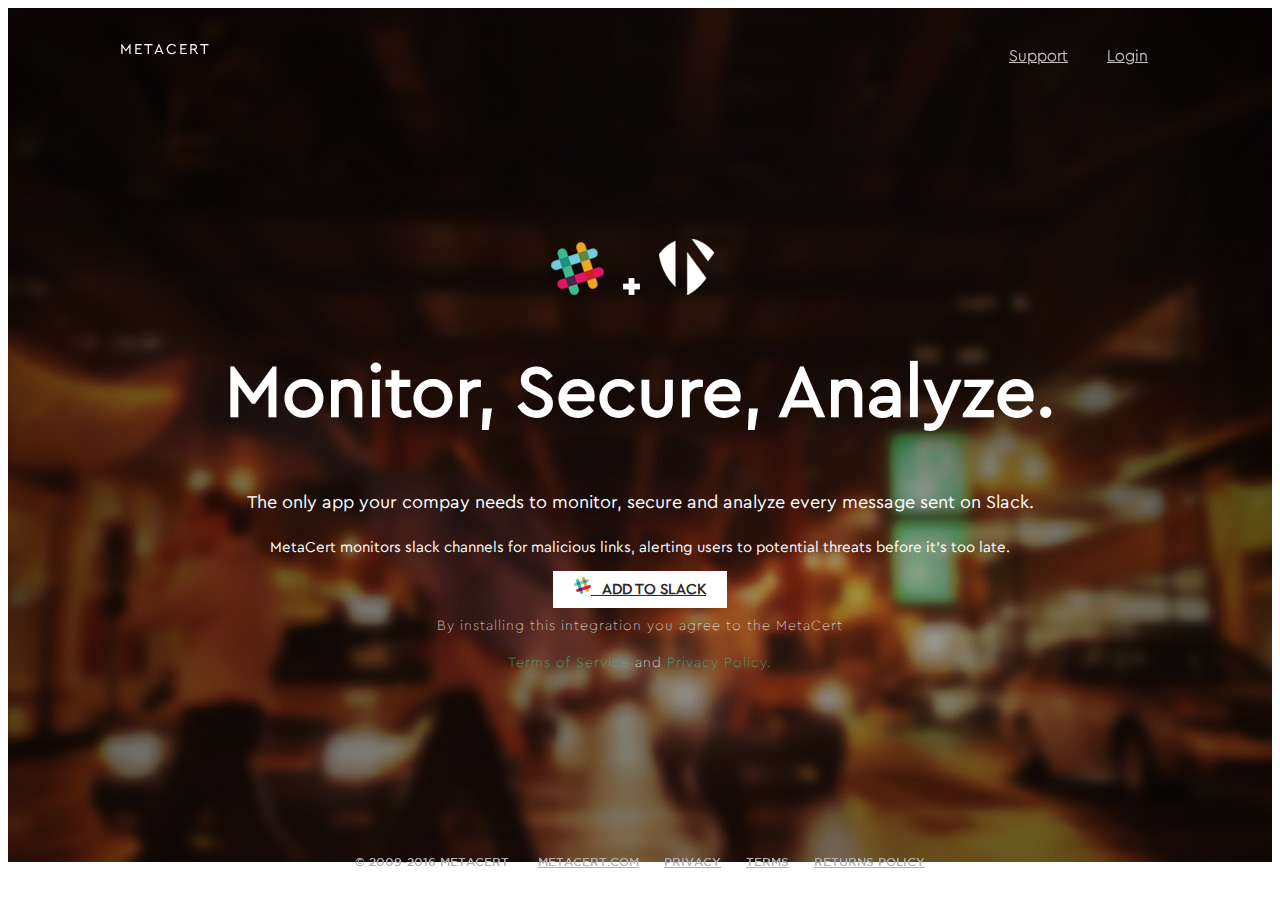
==== index.html @ 58e730ba "Finished v1.0 - Prototype New fonts:  Gotham" ====
<!DOCTYPE html>
<html lang="en">
  <head>
    <meta charset="utf-8">
    <meta http-equiv="X-UA-Compatible" content="IE=edge">
    <meta name="viewport" content="width=device-width, initial-scale=1">

    <meta name="description" content="Metacert Homepage - Prototype">
    <meta name="Daniel Niclas" content="">
    <link rel="icon" href="favicon.png">

    <title>Metacert Home Page</title>

    <!-- Bootstrap core CSS -->
    <!--<link href="../../dist/css/bootstrap.min.css" rel="stylesheet">-->

    <!-- Latest compiled and minified CSS -->
    <link rel="stylesheet" href="https://maxcdn.bootstrapcdn.com/bootstrap/3.3.6/css/bootstrap.min.css" integrity="sha384-1q8mTJOASx8j1Au+a5WDVnPi2lkFfwwEAa8hDDdjZlpLegxhjVME1fgjWPGmkzs7" crossorigin="anonymous">

    <!-- IE10 viewport hack for Surface/desktop Windows 8 bug -->
    <link href="assets/css/ie10-viewport-bug-workaround.css" rel="stylesheet">

    <!-- Custom styles for this template -->
    <link href="custom.css" rel="stylesheet">

    <!-- Just for debugging purposes. Don't actually copy these 2 lines! -->
    <!--[if lt IE 9]>
    <script src="assets/js/ie8-responsive-file-warning.js"></script><![endif]-->
    <script src="assets/js/ie-emulation-modes-warning.js"></script>

    <!-- HTML5 shim and Respond.js for IE8 support of HTML5 elements and media queries -->
    <!--[if lt IE 9]>
      <script src="https://oss.maxcdn.com/html5shiv/3.7.2/html5shiv.min.js"></script>
      <script src="https://oss.maxcdn.com/respond/1.4.2/respond.min.js"></script>
    <![endif]-->

  </head>

  <body>

    <div class="site-wrapper">

      <div class="site-wrapper-inner">

        <div class="cover-container">

          <div class="masthead clearfix">
            <div class="inner">
              <h3 class="masthead-brand logoText">METACERT</h3>

              <nav>
                <ul class="nav masthead-nav">
                  <!--<li class="active navLinks"><a href="#">Support</a></li>-->
                  <li class="navLinks"><a href="#">Support</a></li>
                  <li class="navLinks"><a href="#">Login</a></li>
                </ul>
              </nav>

            </div>
          </div>



          <div class="inner cover">
            <div class="cover-heading">
              <img class="iconCluster" src="assets/img/layer-9.png" >
              <img class="iconCluster" src="assets/img/layer-12.png">
              <img class="iconCluster" src="assets/img/layer-10.png">
            </div>
            <h1 class="cover-heading tagLine">Monitor, Secure, Analyze.</h1>

            <p class="lead leadOne">The only app your compay needs to monitor, secure and analyze every message sent on Slack.</p>
            <p class="lead leadTwo">MetaCert monitors slack channels for malicious links, alerting users to potential threats before it's too late.</p>
            <p class="lead">
              <a href="#" class="btn btn-lg btn-default addBtnTxt"><img height="17px" width="17px" src="assets/img/layer-9.png"> &nbsp;&nbsp;ADD TO SLACK</a>
            </p>
            <p class="lead leadThree">By installing this integration you agree to the MetaCert</p>
            <p class="lead leadFour"><span class="specTextColor">Terms of Service</span> and <span class="specTextColor">Privacy Policy.</span></p>

          </div>

          <div class="mastfoot">
            <div class="inner">
              <p class="footerText">&#169; 2009-2016 METACERT <a class="footerLink" href="#">METACERT.COM</a><a class="footerLink" href="#">PRIVACY</a><a class="footerLink" href="#">TERMS</a><a class="footerLink" href="#">RETURNS POLICY</a></p>
            </div>
          </div>

        </div>

      </div>

    </div>

    <!-- Bootstrap core JavaScript-->

    <script src="https://ajax.googleapis.com/ajax/libs/jquery/1.11.3/jquery.min.js"></script>
    <script>window.jQuery || document.write('<script src="assets/js/vendor/jquery.min.js"><\/script>')</script>

    <!-- Latest compiled and minified JavaScript -->
    <script src="https://maxcdn.bootstrapcdn.com/bootstrap/3.3.6/js/bootstrap.min.js" integrity="sha384-0mSbJDEHialfmuBBQP6A4Qrprq5OVfW37PRR3j5ELqxss1yVqOtnepnHVP9aJ7xS" crossorigin="anonymous"></script>
    <!--<script src="../../dist/js/bootstrap.min.js"></script>-->

    <!-- IE10 viewport hack for Surface/desktop Windows 8 bug -->
    <script src="assets/js/ie10-viewport-bug-workaround.js"></script>
  </body>
</html>
---- assets/css/ie10-viewport-bug-workaround.css ----
/*!
 * IE10 viewport hack for Surface/desktop Windows 8 bug
 * Copyright 2014-2015 Twitter, Inc.
 * Licensed under MIT (https://github.com/twbs/bootstrap/blob/master/LICENSE)
 */

/*
 * See the Getting Started docs for more information:
 * http://getbootstrap.com/getting-started/#support-ie10-width
 */
@-webkit-viewport { width: device-width; }
@-moz-viewport    { width: device-width; }
@-ms-viewport     { width: device-width; }
@-o-viewport      { width: device-width; }
@viewport         { width: device-width; }
---- custom.css ----
/*
 * Globals
 */

/* Links */
a,
a:focus,
a:hover {
  color: #b1b1b1;
}

/* Custom default button */
.btn-default,
.btn-default:hover,
.btn-default:focus {
  color: #333;
  text-shadow: none; /* Prevent inheritence from `body` */
  background-color: #fff;
  border: 1px solid #fff;
}

/*
 * Base structure
 */

html,
body {
  height: 100%;
  background-color: white;
}

body {
  color: #fff;
  text-align: center;
  background-image: url("assets/img/layer-5.jpg");
  background-repeat: repeat-x;
  font-family: CeraGR, sans-serif, serif;
}

@font-face {
  font-family: CeraGR;
  src: url(assets/cera/Cera%20GR.otf);
}

@font-face {
  font-family: CeraGRThin;
  src: url(assets/cera/Cera%20GR%20Thin.otf);
}

@font-face {
  font-family: CeraGRLight;
  src: url(assets/cera/Cera%20GR%20Light.woff);
}

@font-face {
  font-family: GothamLight;
  src: url(assets/gotham/GOTHAM-LIGHT.TTF);
}

@font-face {
  font-family: GothamMedium;
  src: url(assets/gotham/GOTHAM-MEDIUM.TTF);
}

.navBarWidth {
  width: 1200px !important;
}

.logoText {
  color: white;
  /*font-family: Metacert;*/
  font-size: 15px;
  letter-spacing: 2px;
  font-weight: 400;
  line-height: 19px;
}

.navLinks {
  font-family: CeraGRThin, sans-serif, serif;
  width:65px;
  height: 14px;
  color: white;
  font-size: 15px;
  font-weight: 400;

}
.tagLine {
  color: white;
  font-size: 72px;
  font-weight: 800;
}

.iconCluster {
  margin-right: 15px;
}
.leadOne {
  color: white;
  font-size: 18px;
  font-weight: 400;
  line-height: 33px;
  margin-bottom: 5px !important;
}
.leadTwo {
  color: white;
  font-size: 15px;
  font-weight: 400;
  line-height: 26px;
}
.leadThree, .leadFour  {
  font-family: CeraGRThin, sans-serif, serif;
  letter-spacing: 1px;
  color: #ededed;
  font-size: 14px;
  font-weight: 400;
  line-height: 23px;
  margin-bottom: 2px;
}
.specTextColor {
  color: #3dba91
}
.addBtnTxt {
  color: #2a2a2a;
  font-size: 15px;
  font-weight: 400;
  margin: 35px 0 25px 0;
}
.footerText{
  font-family: GothamMedium, sans-serif, serif;
  color: #b1b1b1;
  font-size: 12px;
  font-weight: 300;
  line-height: 18px;
  margin-bottom: 0 !important;
}
.footerLink{
  margin-left: 25px;
}

.site-wrapper {
  display: table;
  width: 100%;
  height: 100%; /* For at least Firefox */
  min-height: 100%;

}
.site-wrapper-inner {
  display: table-cell;
  vertical-align: top;
}
.cover-container {
  margin-right: auto;
  margin-left: auto;
}


.inner {
  padding: 30px;
}

/*
 * Header
 */
.masthead-brand {
  margin-top: 10px;
  margin-bottom: 10px;
}

.masthead-nav > li {
  display: inline-block;
}
.masthead-nav > li + li {
  margin-left: 20px;
}
.masthead-nav > li > a {
  padding-right: 0;
  padding-left: 0;
  font-size: 16px;
  font-weight: bold;
  color: #fff; /* IE8 proofing */
  color: rgba(255,255,255,.75);
  border-bottom: 2px solid transparent;
}
.masthead-nav > li > a:hover,
.masthead-nav > li > a:focus {
  background-color: transparent;
  border-bottom-color: #a9a9a9;
  border-bottom-color: rgba(255,255,255,.25);
}
.masthead-nav > .active > a,
.masthead-nav > .active > a:hover,
.masthead-nav > .active > a:focus {
  color: #fff;
  border-bottom-color: #fff;
}

@media (min-width: 768px) {
  .masthead-brand {
    float: left;
  }
  .masthead-nav {
    float: right;
  }
}


/*
 * Cover
 */

.cover {
  padding: 0 20px;
}
.cover .btn-lg {
  padding: 10px 20px;
  font-weight: bold;
}


/*
 * Footer
 */

.mastfoot {
  color: #999; /* IE8 proofing */
  color: rgba(255,255,255,.5);
}


/*
 * Affix and center
 */

@media (min-width: 768px) {
  /* Pull out the header and footer */
  .masthead {
    position: fixed;
    top: 0;
  }
  .mastfoot {
    position: fixed;
    bottom: 0;
  }
  /* Start the vertical centering */
  .site-wrapper-inner {
    vertical-align: middle;
  }
  /* Handle the widths */
  .masthead,
  .mastfoot,
  .cover-container {
    width: 100%; /* Must be percentage or pixels for horizontal alignment */
  }
}

@media (min-width: 992px) {
  .masthead,
  .mastfoot,
  .cover-container {
    /*width: 700px;*/
    width: 1100px;
  }
}
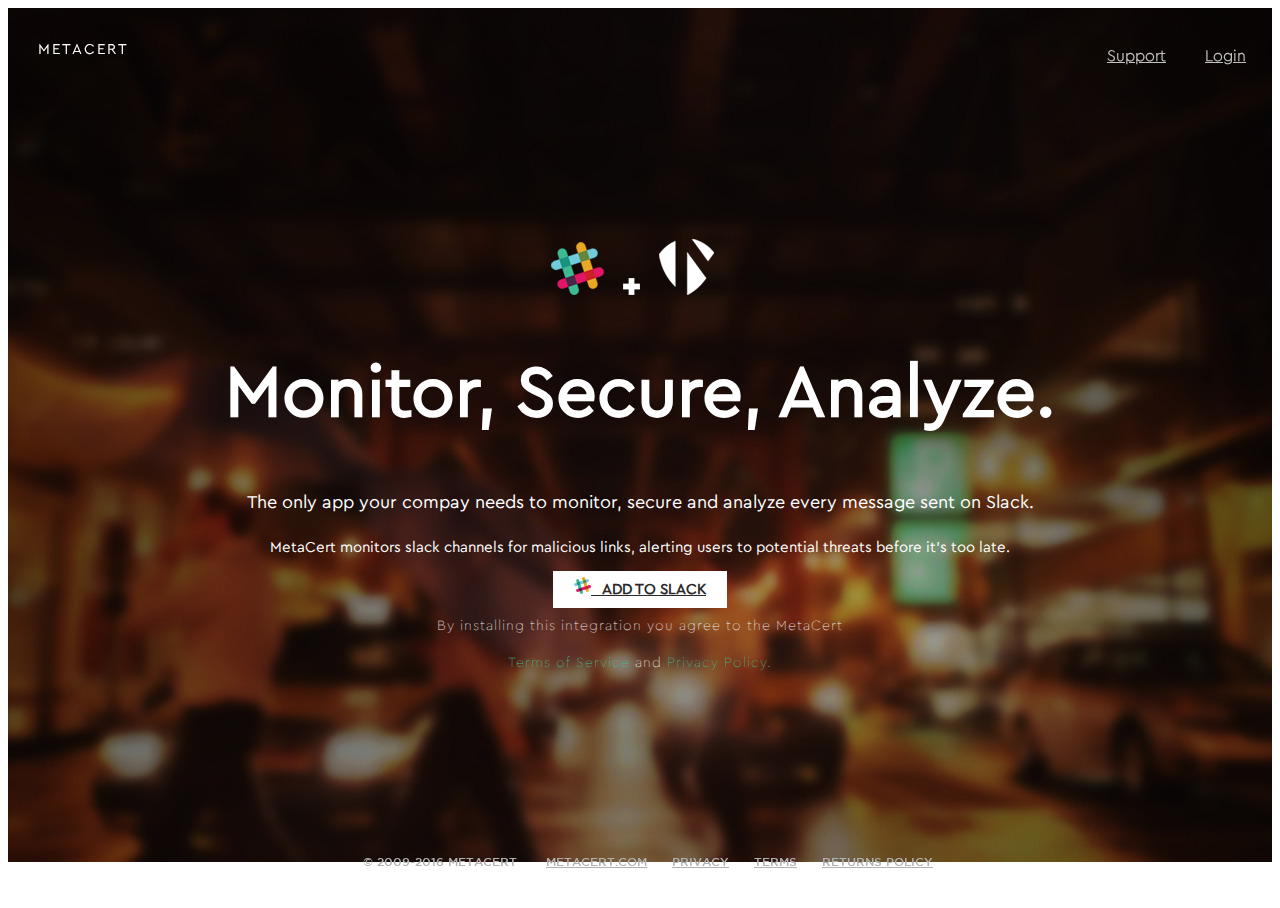
==== commit 4f085afd: "Finished v1.0 - Prototype Media Query and Footer Bug Fix" ====
--- a/index.html
+++ b/index.html
@@ -60,7 +60,6 @@
           </div>
 
 
-
           <div class="inner cover">
             <div class="cover-heading">
               <img class="iconCluster" src="assets/img/layer-9.png" >
@@ -81,7 +80,7 @@
 
           <div class="mastfoot">
             <div class="inner">
-              <p class="footerText">&#169; 2009-2016 METACERT <a class="footerLink" href="#">METACERT.COM</a><a class="footerLink" href="#">PRIVACY</a><a class="footerLink" href="#">TERMS</a><a class="footerLink" href="#">RETURNS POLICY</a></p>
+              <p class="footerText">&#169; 2009-2016 METACERT <a class="footerLink alter" href="#">METACERT.COM</a><a class="footerLink" href="#">PRIVACY</a><a class="footerLink" href="#">TERMS</a><a class="footerLink" href="#">RETURNS POLICY</a></p>
             </div>
           </div>
 
@@ -92,6 +91,24 @@
     </div>
 
     <!-- Bootstrap core JavaScript-->
+
+    <script>
+
+//      if (window.matchMedia("(min-width: 400px)").matches) {
+//        /* the viewport is at least 400 pixels wide */
+//        console.log("the viewport is at least 400 pixels wide")
+//      } else {
+//        /* the viewport is less than 400 pixels wide */
+//        var p = document.getElementsByTagName("p");
+//        p[0].className = "lead";
+//        p[1].className = "lead";
+//
+//        p[3].className = "lead";
+//        p[4].className = "lead";
+//      }
+
+    </script>
+
 
     <script src="https://ajax.googleapis.com/ajax/libs/jquery/1.11.3/jquery.min.js"></script>
     <script>window.jQuery || document.write('<script src="assets/js/vendor/jquery.min.js"><\/script>')</script>
--- a/custom.css
+++ b/custom.css
@@ -62,9 +62,6 @@
   src: url(assets/gotham/GOTHAM-MEDIUM.TTF);
 }
 
-.navBarWidth {
-  width: 1200px !important;
-}
 
 .logoText {
   color: white;
@@ -130,7 +127,7 @@
   font-size: 12px;
   font-weight: 300;
   line-height: 18px;
-  margin-bottom: 0 !important;
+  margin: 10px 0 0 0 !important;
 }
 .footerLink{
   margin-left: 25px;
@@ -257,6 +254,43 @@
   .mastfoot,
   .cover-container {
     /*width: 700px;*/
-    width: 1100px;
-  }
-}
+    width: 100%;
+  }
+}
+
+/*  ~!~~~~~~~~~~~~~~~  MEDIA QUERY  ~~~~~~~~~~~~~~~~~~~~~  */
+
+@media (max-width: 768px){
+
+  .tagLine {
+    font-size: 30px;
+  }
+  .leadOne, .leadTwo {
+    font-size: 2px;
+    line-height: 20px;
+  }
+
+  .leadThree, .leadFour  {
+    letter-spacing: 0 !important;
+    font-size: 12px !important;
+    line-height: 15px;
+    margin-bottom: 0 !important;
+  }
+  .addBtnTxt {
+    font-size: 15px !important;
+    margin: 15px 0 15px 0 !important;
+  }
+
+  .footerLink{
+    margin-left: 5px !important;
+  }
+  .alter {
+    display: none;
+  }
+
+  body {
+    /*background-repeat: repeat-y !important;*/
+    background-color: black;
+  }
+
+}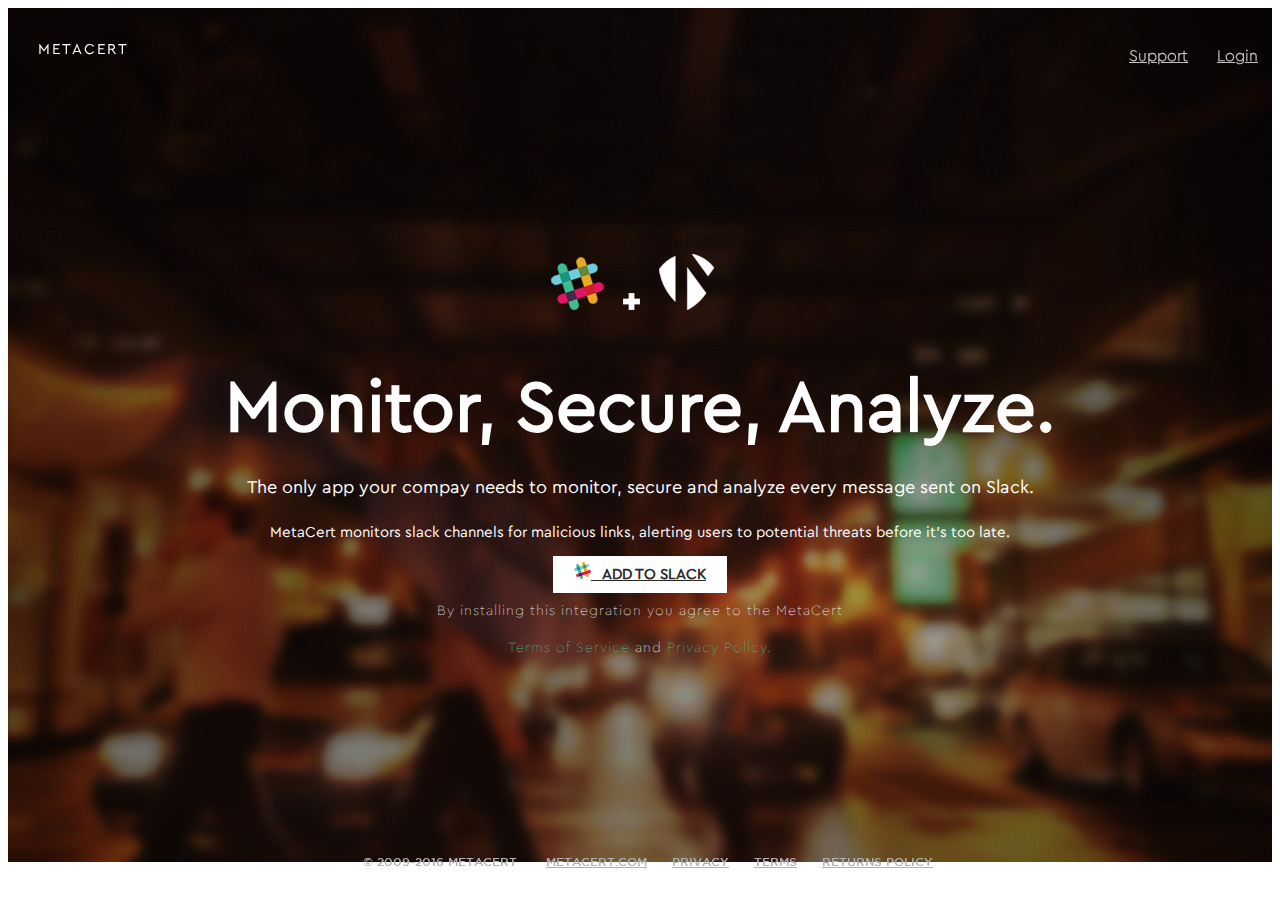
==== commit b685b2d1: "Add MC Install Page and Styling to Solution" ====
--- a/index.html
+++ b/index.html
@@ -45,19 +45,21 @@
         <div class="cover-container">
 
           <div class="masthead clearfix">
-            <div class="inner">
-              <h3 class="masthead-brand logoText">METACERT</h3>
 
-              <nav>
-                <ul class="nav masthead-nav">
-                  <!--<li class="active navLinks"><a href="#">Support</a></li>-->
-                  <li class="navLinks"><a href="#">Support</a></li>
-                  <li class="navLinks"><a href="#">Login</a></li>
-                </ul>
-              </nav>
+          <div class="inner">
 
-            </div>
+            <h3 class="masthead-brand logoText">METACERT</h3>
+
+            <nav>
+              <ul class="nav masthead-nav">
+                <!--<li class="active navLinks"><a href="#">Support</a></li>-->
+                <li class="navLinks"><a href="install.html">Support</a></li>
+                <li class="navLinks"><a href="install.html">Login</a></li>
+              </ul>
+            </nav>
+
           </div>
+        </div>
 
 
           <div class="inner cover">
@@ -71,7 +73,7 @@
             <p class="lead leadOne">The only app your compay needs to monitor, secure and analyze every message sent on Slack.</p>
             <p class="lead leadTwo">MetaCert monitors slack channels for malicious links, alerting users to potential threats before it's too late.</p>
             <p class="lead">
-              <a href="#" class="btn btn-lg btn-default addBtnTxt"><img height="17px" width="17px" src="assets/img/layer-9.png"> &nbsp;&nbsp;ADD TO SLACK</a>
+              <a href="install.html" class="btn btn-lg btn-default addBtnTxt"><img height="17px" width="17px" src="assets/img/layer-9.png"> &nbsp;&nbsp;ADD TO SLACK</a>
             </p>
             <p class="lead leadThree">By installing this integration you agree to the MetaCert</p>
             <p class="lead leadFour"><span class="specTextColor">Terms of Service</span> and <span class="specTextColor">Privacy Policy.</span></p>
@@ -84,11 +86,21 @@
             </div>
           </div>
 
+
         </div>
+
 
       </div>
 
     </div>
+
+
+    <!--<footer class="footer">-->
+      <!--<div class="container">-->
+        <!--&lt;!&ndash;<p class="text-muted">Place sticky footer content here.</p>&ndash;&gt;-->
+        <!--<p class="text-muted stickeyFooterText">&#169; 2009-2016 METACERT <a class="footerLink alter" href="#">METACERT.COM</a><a class="footerLink" href="#">PRIVACY</a><a class="footerLink" href="#">TERMS</a><a class="footerLink" href="#">RETURNS POLICY</a></p>-->
+      <!--</div>-->
+    <!--</footer>-->
 
     <!-- Bootstrap core JavaScript-->
 
--- a/custom.css
+++ b/custom.css
@@ -74,17 +74,19 @@
 
 .navLinks {
   font-family: CeraGRThin, sans-serif, serif;
-  width:65px;
-  height: 14px;
+  /*width:65px;*/
+  /*height: 14px;*/
   color: white;
   font-size: 15px;
   font-weight: 400;
-
-}
+  margin-left: 25px !important;
+}
+
 .tagLine {
   color: white;
   font-size: 72px;
   font-weight: 800;
+  margin-bottom: 15px;
 }
 
 .iconCluster {
@@ -129,6 +131,16 @@
   line-height: 18px;
   margin: 10px 0 0 0 !important;
 }
+
+.stickeyFooterText{
+  font-family: GothamMedium, sans-serif, serif;
+  color: #b1b1b1;
+  font-size: 12px;
+  font-weight: 300;
+  line-height: 18px;
+  margin: 25px 0 20px 0 !important;
+}
+
 .footerLink{
   margin-left: 25px;
 }
@@ -264,10 +276,18 @@
 
   .tagLine {
     font-size: 30px;
-  }
-  .leadOne, .leadTwo {
-    font-size: 2px;
+    margin-bottom: 25px;
+  }
+  .leadOne {
+    font-size: 15px;
     line-height: 20px;
+    margin-bottom: 25px !important;
+  }
+
+  .leadTwo {
+    font-size: 13px;
+    line-height: 20px;
+    margin-bottom: 25px;
   }
 
   .leadThree, .leadFour  {
@@ -278,7 +298,7 @@
   }
   .addBtnTxt {
     font-size: 15px !important;
-    margin: 15px 0 15px 0 !important;
+    margin: 15px 0 25px 0 !important;
   }
 
   .footerLink{
@@ -291,6 +311,8 @@
   body {
     /*background-repeat: repeat-y !important;*/
     background-color: black;
-  }
-
-}+    /*height: 80%;*/
+  }
+
+}
+
